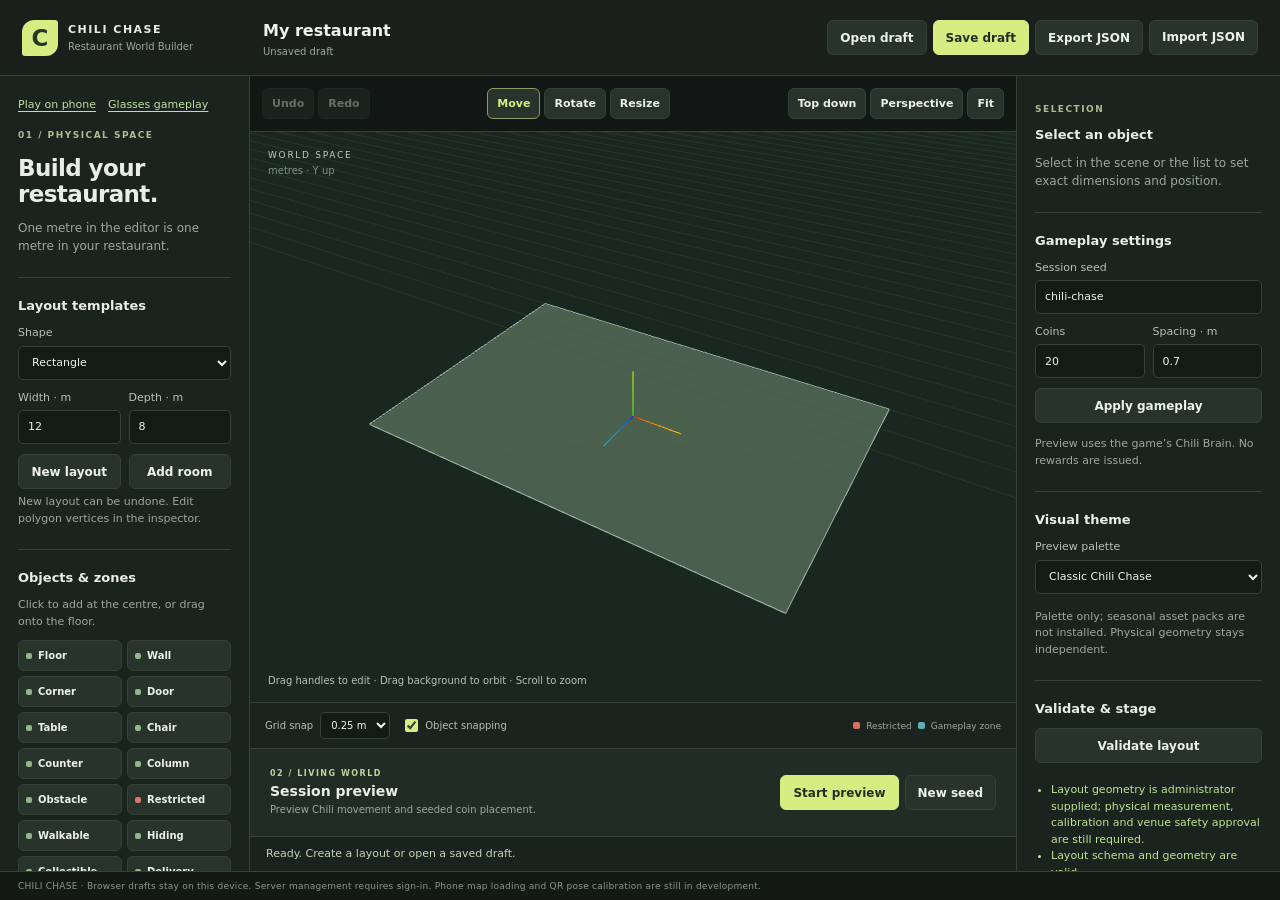
==== site/admin.html @ 19386648 "Deploy integrated Chili Chase frontend fded887 with World Builder" ====
<!doctype html>
<html lang="en">
<head><meta charset="UTF-8"><meta name="viewport" content="width=device-width,initial-scale=1"><meta name="color-scheme" content="dark"><title>Chili Chase · World Builder</title>  <script type="module" crossorigin src="./assets/admin-DcgY744V.js"></script>
  <link rel="modulepreload" crossorigin href="./assets/modulepreload-polyfill-B5Qt9EMX.js">
  <link rel="modulepreload" crossorigin href="./assets/defense-pose-BbundWe3.js">
  <link rel="modulepreload" crossorigin href="./assets/presence-DaGJuib7.js">
  <link rel="stylesheet" crossorigin href="./assets/admin-BKY9SyTE.css">
</head>
<body>
  <div id="builder">
    <header class="app-header"><div class="brand"><span class="brand-mark">C</span><div><strong>CHILI CHASE</strong><span>Restaurant World Builder</span></div></div><div class="document-title"><input id="world-name" aria-label="Restaurant name" maxlength="100"><span id="save-state">Unsaved draft</span></div><div class="file-actions"><button id="load">Open draft</button><button id="save" class="accent">Save draft</button><button id="export">Export JSON</button><label class="button">Import JSON<input type="file" id="import" accept=".json,application/json" hidden></label></div></header>
    <aside class="library panel">
      <nav class="platform-links" aria-label="Chili Chase platform"><a href="./index.html">Play on phone</a><a href="./glasses.html">Glasses gameplay</a></nav>
      <p class="eyebrow">01 / Physical space</p><h1>Build your restaurant.</h1><p class="muted">One metre in the editor is one metre in your restaurant.</p>
      <section><h2>Layout templates</h2><label>Shape<select id="template"></select></label><div class="two"><label>Width · m<input id="template-width" type="number" min="1" max="100" value="12" step=".5"></label><label>Depth · m<input id="template-depth" type="number" min="1" max="100" value="8" step=".5"></label></div><div class="two"><button id="new-layout">New layout</button><button id="add-room">Add room</button></div><p class="hint">New layout can be undone. Edit polygon vertices in the inspector.</p></section>
      <section><h2>Objects & zones</h2><p class="hint">Click to add at the centre, or drag onto the floor.</p><div id="palette" class="palette"></div></section>
      <section><h2>Scene <span id="object-count"></span></h2><div id="scene-tree" class="scene-tree" aria-label="Scene objects"></div></section>
    </aside>
    <main class="workspace">
      <div class="toolbar"><div><button id="undo" title="Ctrl+Z">Undo</button><button id="redo" title="Ctrl+Shift+Z">Redo</button></div><div class="segmented" aria-label="Transform mode"><button id="move" aria-pressed="true">Move</button><button id="rotate" aria-pressed="false">Rotate</button><button id="resize" aria-pressed="false">Resize</button></div><div><button id="top">Top down</button><button id="perspective">Perspective</button><button id="frame">Fit</button></div></div>
      <div id="viewport" aria-label="Interactive restaurant layout"><div class="view-badge">WORLD SPACE <span>metres · Y up</span></div><div class="view-help">Drag handles to edit · Drag background to orbit · Scroll to zoom</div></div>
      <div class="view-settings"><label>Grid snap <select id="grid-snap"><option value="0">Off</option><option value=".1">0.1 m</option><option value=".25" selected>0.25 m</option><option value=".5">0.5 m</option><option value="1">1 m</option></select></label><label class="check"><input type="checkbox" id="object-snap" checked> Object snapping</label><div class="legend"><span class="swatch restricted"></span>Restricted<span class="swatch region"></span>Gameplay zone</div></div>
      <div class="preview-bar"><div><p class="eyebrow">02 / Living world</p><strong>Session preview</strong><p id="preview-status">Preview Chili movement and seeded coin placement.</p></div><div><button id="preview" class="accent">Start preview</button><button id="regenerate">New seed</button></div></div>
      <div id="status" role="status" aria-live="polite">Ready. Create a layout or open a saved draft.</div>
    </main>
    <aside class="inspector panel">
      <section><p class="eyebrow">Selection</p><h2 id="selection-name">Select an object</h2><form id="properties" hidden><label>Name<input id="item-name" maxlength="100"></label><div class="two"><label>X · m<input id="item-x" type="number" step=".25"></label><label>Z · m<input id="item-z" type="number" step=".25"></label></div><div class="two"><label>Width · m<input id="item-width" type="number" min=".05" step=".1"></label><label>Depth · m<input id="item-depth" type="number" min=".05" step=".1"></label></div><label id="height-field">Height · m<input id="item-height" type="number" min=".01" step=".1"></label><label>Rotation · degrees<input id="item-rotation" type="number" step="15"></label><label id="asset-field">Visual asset<select id="item-asset"><option value="">Simple geometry</option><option value="chili">Original Chili</option><option value="drone">Original drone</option><option value="cargo">Cargo crate</option><option value="token">Chili coin</option></select></label><label id="polygon-field" hidden>Local vertices · x,z per line<textarea id="item-points" rows="6" spellcheck="false"></textarea></label><button type="submit" class="accent full">Apply changes</button><div class="two"><button id="duplicate" type="button">Duplicate</button><button id="delete" type="button">Delete</button></div></form><p id="selection-help" class="muted">Select in the scene or the list to set exact dimensions and position.</p></section>
      <section><h2>Gameplay settings</h2><label>Session seed<input id="seed" maxlength="100" value="chili-chase"></label><div class="two"><label>Coins<input id="coin-count" type="number" min="0" max="200" value="20"></label><label>Spacing · m<input id="coin-spacing" type="number" min=".1" max="10" step=".1" value=".7"></label></div><button id="apply-gameplay" class="full">Apply gameplay</button><p class="hint">Preview uses the game’s Chili Brain. No rewards are issued.</p></section>
      <section><h2>Visual theme</h2><label>Preview palette<select id="theme"><option value="classic">Classic Chili Chase</option><option value="halloween">Halloween</option><option value="christmas">Christmas</option></select></label><p class="hint">Palette only; seasonal asset packs are not installed. Physical geometry stays independent.</p></section>
      <section><h2>Validate & stage</h2><button id="validate" class="full">Validate layout</button><ul id="validation" aria-live="polite"></ul><button id="publish" class="full">Stage local revision</button><p id="publish-status" class="hint">Saves a separate validated snapshot in this browser. Restaurant server publishing is not connected.</p></section>
      <section><h2>Restaurant administration</h2><p id="backend-info" class="hint">Browser draft editing is available here. Private restaurant data and server publication require an authenticated backend.</p><fieldset id="server-form" class="server-controls" disabled><legend class="hint">Local server sign-in</legend><label>Access token<input id="server-token" type="password" autocomplete="off" spellcheck="false"></label><div class="two"><button id="server-connect">Connect</button><button id="server-disconnect">Disconnect</button></div><label>Server restaurants<select id="server-worlds"><option value="">Choose a server draft</option></select></label><button id="server-open" class="full">Open server draft</button><div class="two"><button id="server-save">Save to server</button><button id="server-publish">Publish to server</button></div><button id="server-export-published" class="full" disabled>Export published map</button></fieldset><p class="hint">Published files contain configuration only. Applying layouts to phone AR and marker-based calibration are still in development.</p><p id="server-status" class="hint" role="status">Checking backend availability. No credentials are stored in browser storage.</p></section>
      <section><h2>Saved restaurants</h2><select id="saved-worlds" aria-label="Saved restaurants"><option value="">Choose a saved restaurant</option></select><button id="open-world" class="full">Open selected</button></section>
    </aside>
    <footer>CHILI CHASE · Browser drafts stay on this device. Server management requires sign-in. Phone map loading and QR pose calibration are still in development.</footer>
  </div>
</body></html>
---- site/assets/admin-BKY9SyTE.css ----
:root{font-family:Inter,Segoe UI,system-ui,sans-serif;color:#e9ede8;background:#111715;font-synthesis:none;font-size:14px;--muted:#9ba8a0;--line:#354139;--accent:#d6ed81;--panel:#1b231f}*{box-sizing:border-box}body{margin:0}button,input,select,textarea{font:inherit}button,.button{display:inline-flex;align-items:center;justify-content:center;min-height:35px;padding:7px 12px;border:1px solid var(--line);border-radius:6px;background:#28332c;color:#edf1ed;cursor:pointer;text-decoration:none;font-size:12px;font-weight:600;white-space:nowrap}button:hover,.button:hover{background:#36453a;border-color:#7b916f}button:disabled{opacity:.4;cursor:default}button.accent{background:var(--accent);border-color:var(--accent);color:#203020}button[aria-pressed=true]{color:var(--accent);border-color:#8b9c63}button:focus-visible,input:focus-visible,select:focus-visible,textarea:focus-visible,.button:focus-within{outline:2px solid var(--accent);outline-offset:2px}input,select,textarea{width:100%;min-height:34px;padding:7px 9px;color:#eff3ed;background:#131b17;border:1px solid var(--line);border-radius:5px}textarea{resize:vertical}label{display:block;color:#b5c0b6;font-size:11px;line-height:1.4}label input,label select,label textarea{margin:5px 0 10px}h1{font-size:23px;font-weight:600;line-height:1.15;letter-spacing:-.6px;margin:12px 0}h2{font-size:13px;margin:0 0 12px;font-weight:600}p{line-height:1.5;margin:5px 0 10px}.muted,.hint{color:var(--muted);font-size:12px}.hint{font-size:11px}.eyebrow{font-size:9px;font-weight:700;letter-spacing:1.5px;text-transform:uppercase;color:#aebd91}.two{display:grid;grid-template-columns:1fr 1fr;gap:8px}.full{width:100%;margin-bottom:8px}#builder{display:grid;grid-template-columns:250px minmax(350px,1fr) 264px;grid-template-rows:76px minmax(0,1fr) 29px;height:100dvh;min-height:650px}.app-header{grid-column:1/-1;display:flex;align-items:center;gap:32px;padding:12px 22px;border-bottom:1px solid var(--line);background:#19201b}.brand{display:flex;gap:10px;align-items:center;min-width:209px}.brand-mark{display:grid;place-items:center;background:var(--accent);color:#273725;font-weight:800;font-size:23px;width:36px;height:36px;border-radius:12px 3px}.brand strong{display:block;letter-spacing:1.5px;font-size:11px}.brand span:not(.brand-mark){display:block;color:var(--muted);font-size:10px;margin-top:5px}.document-title{min-width:130px;flex:1}.document-title input{border:0;padding:0;min-height:24px;background:transparent;font-weight:600;font-size:16px}.document-title span{display:block;font-size:10px;color:var(--muted);margin-top:3px}.file-actions{display:flex;gap:6px}.panel{overflow:auto;background:var(--panel);padding:22px 18px}.library{border-right:1px solid var(--line)}.inspector{border-left:1px solid var(--line)}section{border-top:1px solid var(--line);padding-top:20px;margin-top:22px}.inspector section:first-child{border-top:0;padding-top:0;margin-top:0}.palette{display:grid;grid-template-columns:1fr 1fr;gap:5px}.palette button{justify-content:flex-start;font-size:10px;padding:7px;min-height:31px;text-transform:capitalize}.palette button:before{content:"";height:6px;width:6px;flex-shrink:0;background:#90b788;border-radius:2px;margin-right:6px}.palette button[data-type=restricted]:before{background:#d7796e}.scene-tree{display:flex;flex-direction:column;gap:3px;max-height:280px;overflow:auto}.scene-tree button{font-size:11px;justify-content:flex-start;border:0;min-height:30px;overflow:hidden;text-overflow:ellipsis;background:transparent}.scene-tree button[aria-pressed=true]{background:#35442b}.scene-tree small{color:var(--muted);margin-right:8px}.workspace{display:flex;flex-direction:column;min-width:0;min-height:0}.toolbar{display:flex;align-items:center;justify-content:space-between;gap:5px;padding:12px;border-bottom:1px solid var(--line);flex-wrap:wrap}.toolbar>div{display:flex;gap:4px}.toolbar button{padding:6px 9px;font-size:11px;min-height:31px}#viewport{position:relative;flex:1;min-height:260px;overflow:hidden;background:#121a16}#viewport canvas{display:block;width:100%;height:100%;touch-action:none}.view-badge{position:absolute;top:18px;left:18px;z-index:1;font-size:9px;letter-spacing:1.7px;color:#c2ceb7;pointer-events:none}.view-badge span{display:block;font-size:10px;letter-spacing:0;color:#7e9485;margin-top:5px}.view-help{position:absolute;bottom:16px;left:18px;right:18px;font-size:10px;color:#b6c2b7;pointer-events:none}.view-settings{display:flex;gap:15px;align-items:center;flex-wrap:wrap;padding:9px 15px;border-top:1px solid var(--line);background:#1b231f}.view-settings label{display:flex;align-items:center;gap:7px;font-size:10px}.view-settings input,.view-settings select{margin:0;min-height:27px;padding:3px 6px;width:auto}.check input{accent-color:var(--accent);width:13px}.legend{display:flex;gap:6px;align-items:center;color:var(--muted);font-size:9px;margin-left:auto}.swatch{display:inline-block;width:7px;height:7px;border-radius:2px}.restricted{background:#d96c60}.region{background:#64acb1}.preview-bar{display:flex;align-items:center;justify-content:space-between;padding:16px 20px;border-top:1px solid var(--line);background:#212c24;gap:10px}.preview-bar strong{font-size:14px}.preview-bar p{margin:3px 0;font-size:10px;color:var(--muted)}.preview-bar .eyebrow{font-size:8px;color:#c3d19e}.preview-bar>div:last-child{display:flex;gap:6px}#status{padding:10px 16px;font-size:11px;min-height:35px;color:#c3d5b7;background:#19221c;border-top:1px solid var(--line)}#status.error{color:#ffc1af}#validation{padding-left:16px;color:#f0b99b;font-size:11px;line-height:1.5}#validation.valid{color:#bfe38e}#object-count{color:var(--muted);font-weight:400}footer{grid-column:1/-1;display:flex;align-items:center;border-top:1px solid var(--line);padding:0 18px;font-size:9px;letter-spacing:.25px;color:#89988b;background:#131a15}[hidden]{display:none!important}@media(max-width:1150px){#builder{grid-template-columns:210px minmax(300px,1fr) 225px}.app-header{gap:14px}.brand{min-width:180px}.panel{padding:17px 13px}.file-actions{gap:4px}.file-actions button,.file-actions .button{font-size:10px;padding:6px}.toolbar{justify-content:flex-start}}@media(max-width:850px){#builder{height:auto;min-height:100dvh;grid-template-columns:1fr 1fr;grid-template-rows:auto 520px auto auto}.app-header{flex-wrap:wrap;gap:12px}.file-actions{width:100%}.workspace{grid-column:1/-1;grid-row:2}.library,.inspector{overflow:visible;border-top:1px solid var(--line)}footer{padding:10px 14px;line-height:1.6}.document-title{flex:1}.brand{min-width:170px}}@media(prefers-reduced-motion:reduce){*{scroll-behavior:auto}}.platform-links{display:flex;gap:12px;flex-wrap:wrap;margin-bottom:18px;font-size:11px}.platform-links a{color:#c2dea2;text-underline-offset:3px}.server-controls{border:0;margin:0;padding:0;min-width:0}.server-controls:disabled{opacity:.5}
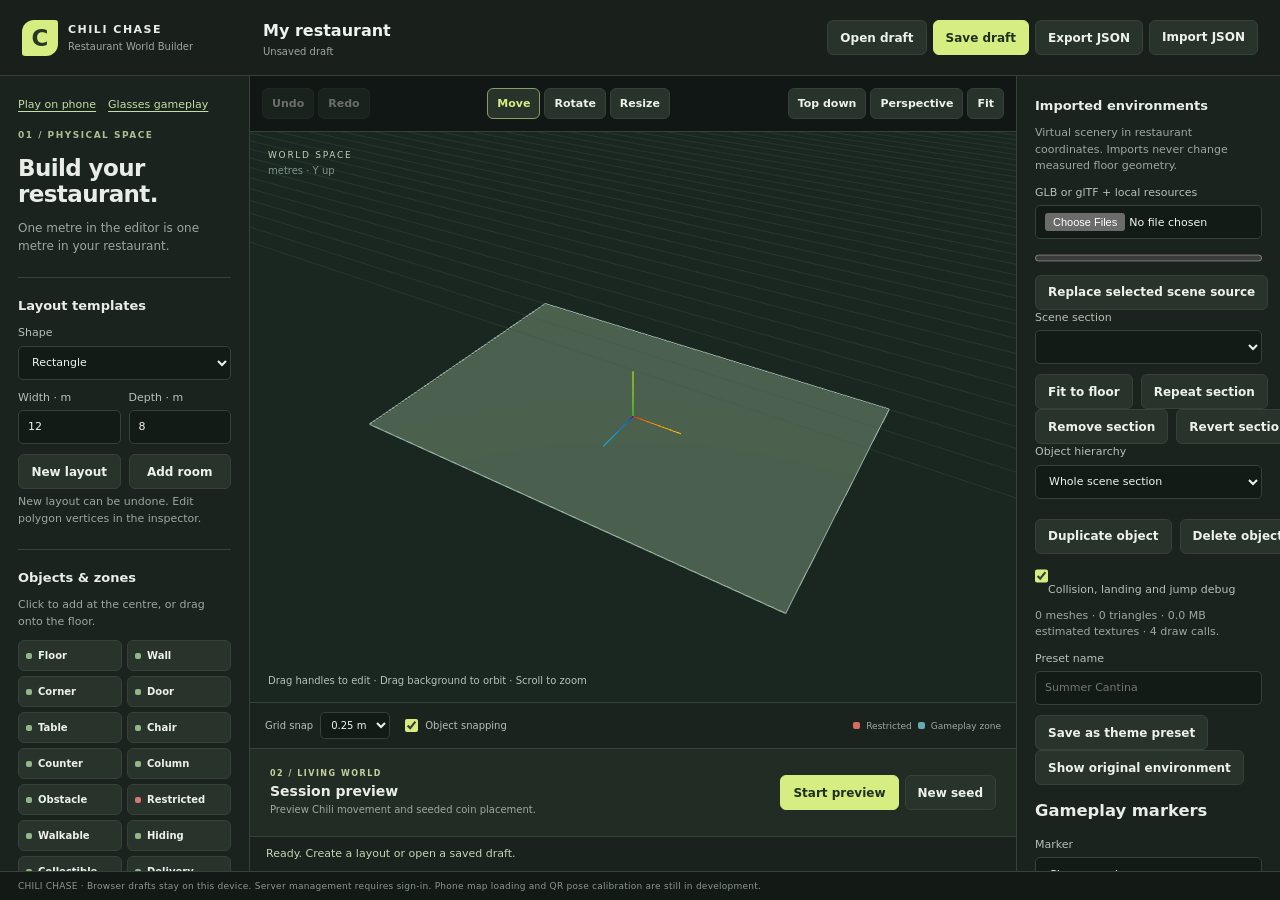
==== commit b58234ed: "Publish tested Vision chair detection build" ====
--- a/site/admin.html
+++ b/site/admin.html
@@ -1,10 +1,12 @@
 <!doctype html>
 <html lang="en">
-<head><meta charset="UTF-8"><meta name="viewport" content="width=device-width,initial-scale=1"><meta name="color-scheme" content="dark"><title>Chili Chase · World Builder</title>  <script type="module" crossorigin src="./assets/admin-DcgY744V.js"></script>
+<head><meta charset="UTF-8"><meta name="viewport" content="width=device-width,initial-scale=1"><meta name="color-scheme" content="dark"><title>Chili Chase · World Builder</title>  <script type="module" crossorigin src="./assets/admin-BJgXSNk1.js"></script>
   <link rel="modulepreload" crossorigin href="./assets/modulepreload-polyfill-B5Qt9EMX.js">
-  <link rel="modulepreload" crossorigin href="./assets/defense-pose-BbundWe3.js">
+  <link rel="modulepreload" crossorigin href="./assets/defense-pose-DWJ7FhIU.js">
+  <link rel="modulepreload" crossorigin href="./assets/world-environment-CSQqcvut.js">
   <link rel="modulepreload" crossorigin href="./assets/presence-DaGJuib7.js">
-  <link rel="stylesheet" crossorigin href="./assets/admin-BKY9SyTE.css">
+  <link rel="modulepreload" crossorigin href="./assets/preload-helper-PPVm8Dsz.js">
+  <link rel="stylesheet" crossorigin href="./assets/admin-ChuMV3xW.css">
 </head>
 <body>
   <div id="builder">
@@ -26,7 +28,7 @@
     <aside class="inspector panel">
       <section><p class="eyebrow">Selection</p><h2 id="selection-name">Select an object</h2><form id="properties" hidden><label>Name<input id="item-name" maxlength="100"></label><div class="two"><label>X · m<input id="item-x" type="number" step=".25"></label><label>Z · m<input id="item-z" type="number" step=".25"></label></div><div class="two"><label>Width · m<input id="item-width" type="number" min=".05" step=".1"></label><label>Depth · m<input id="item-depth" type="number" min=".05" step=".1"></label></div><label id="height-field">Height · m<input id="item-height" type="number" min=".01" step=".1"></label><label>Rotation · degrees<input id="item-rotation" type="number" step="15"></label><label id="asset-field">Visual asset<select id="item-asset"><option value="">Simple geometry</option><option value="chili">Original Chili</option><option value="drone">Original drone</option><option value="cargo">Cargo crate</option><option value="token">Chili coin</option></select></label><label id="polygon-field" hidden>Local vertices · x,z per line<textarea id="item-points" rows="6" spellcheck="false"></textarea></label><button type="submit" class="accent full">Apply changes</button><div class="two"><button id="duplicate" type="button">Duplicate</button><button id="delete" type="button">Delete</button></div></form><p id="selection-help" class="muted">Select in the scene or the list to set exact dimensions and position.</p></section>
       <section><h2>Gameplay settings</h2><label>Session seed<input id="seed" maxlength="100" value="chili-chase"></label><div class="two"><label>Coins<input id="coin-count" type="number" min="0" max="200" value="20"></label><label>Spacing · m<input id="coin-spacing" type="number" min=".1" max="10" step=".1" value=".7"></label></div><button id="apply-gameplay" class="full">Apply gameplay</button><p class="hint">Preview uses the game’s Chili Brain. No rewards are issued.</p></section>
-      <section><h2>Visual theme</h2><label>Preview palette<select id="theme"><option value="classic">Classic Chili Chase</option><option value="halloween">Halloween</option><option value="christmas">Christmas</option></select></label><p class="hint">Palette only; seasonal asset packs are not installed. Physical geometry stays independent.</p></section>
+      <section><h2>Visual theme</h2><label>Environment preset<select id="theme"><option value="classic">Classic Cantina</option><option value="halloween">Halloween Cantina</option><option value="christmas">Christmas Cantina</option></select></label><p class="hint">Upload scenes into each preset. Seasonal art packs are not bundled. Physical geometry and gameplay markers stay independent.</p></section>
       <section><h2>Validate & stage</h2><button id="validate" class="full">Validate layout</button><ul id="validation" aria-live="polite"></ul><button id="publish" class="full">Stage local revision</button><p id="publish-status" class="hint">Saves a separate validated snapshot in this browser. Restaurant server publishing is not connected.</p></section>
       <section><h2>Restaurant administration</h2><p id="backend-info" class="hint">Browser draft editing is available here. Private restaurant data and server publication require an authenticated backend.</p><fieldset id="server-form" class="server-controls" disabled><legend class="hint">Local server sign-in</legend><label>Access token<input id="server-token" type="password" autocomplete="off" spellcheck="false"></label><div class="two"><button id="server-connect">Connect</button><button id="server-disconnect">Disconnect</button></div><label>Server restaurants<select id="server-worlds"><option value="">Choose a server draft</option></select></label><button id="server-open" class="full">Open server draft</button><div class="two"><button id="server-save">Save to server</button><button id="server-publish">Publish to server</button></div><button id="server-export-published" class="full" disabled>Export published map</button></fieldset><p class="hint">Published files contain configuration only. Applying layouts to phone AR and marker-based calibration are still in development.</p><p id="server-status" class="hint" role="status">Checking backend availability. No credentials are stored in browser storage.</p></section>
       <section><h2>Saved restaurants</h2><select id="saved-worlds" aria-label="Saved restaurants"><option value="">Choose a saved restaurant</option></select><button id="open-world" class="full">Open selected</button></section>
--- a/site/assets/admin-ChuMV3xW.css
+++ b/site/assets/admin-ChuMV3xW.css
@@ -0,0 +1 @@
+:root{font-family:Inter,Segoe UI,system-ui,sans-serif;color:#e9ede8;background:#111715;font-synthesis:none;font-size:14px;--muted:#9ba8a0;--line:#354139;--accent:#d6ed81;--panel:#1b231f}*{box-sizing:border-box}body{margin:0}button,input,select,textarea{font:inherit}button,.button{display:inline-flex;align-items:center;justify-content:center;min-height:35px;padding:7px 12px;border:1px solid var(--line);border-radius:6px;background:#28332c;color:#edf1ed;cursor:pointer;text-decoration:none;font-size:12px;font-weight:600;white-space:nowrap}button:hover,.button:hover{background:#36453a;border-color:#7b916f}button:disabled{opacity:.4;cursor:default}button.accent{background:var(--accent);border-color:var(--accent);color:#203020}button[aria-pressed=true]{color:var(--accent);border-color:#8b9c63}button:focus-visible,input:focus-visible,select:focus-visible,textarea:focus-visible,.button:focus-within{outline:2px solid var(--accent);outline-offset:2px}input,select,textarea{width:100%;min-height:34px;padding:7px 9px;color:#eff3ed;background:#131b17;border:1px solid var(--line);border-radius:5px}textarea{resize:vertical}label{display:block;color:#b5c0b6;font-size:11px;line-height:1.4}label input,label select,label textarea{margin:5px 0 10px}h1{font-size:23px;font-weight:600;line-height:1.15;letter-spacing:-.6px;margin:12px 0}h2{font-size:13px;margin:0 0 12px;font-weight:600}p{line-height:1.5;margin:5px 0 10px}.muted,.hint{color:var(--muted);font-size:12px}.hint{font-size:11px}.eyebrow{font-size:9px;font-weight:700;letter-spacing:1.5px;text-transform:uppercase;color:#aebd91}.two{display:grid;grid-template-columns:1fr 1fr;gap:8px}.full{width:100%;margin-bottom:8px}#builder{display:grid;grid-template-columns:250px minmax(350px,1fr) 264px;grid-template-rows:76px minmax(0,1fr) 29px;height:100dvh;min-height:650px}.app-header{grid-column:1/-1;display:flex;align-items:center;gap:32px;padding:12px 22px;border-bottom:1px solid var(--line);background:#19201b}.brand{display:flex;gap:10px;align-items:center;min-width:209px}.brand-mark{display:grid;place-items:center;background:var(--accent);color:#273725;font-weight:800;font-size:23px;width:36px;height:36px;border-radius:12px 3px}.brand strong{display:block;letter-spacing:1.5px;font-size:11px}.brand span:not(.brand-mark){display:block;color:var(--muted);font-size:10px;margin-top:5px}.document-title{min-width:130px;flex:1}.document-title input{border:0;padding:0;min-height:24px;background:transparent;font-weight:600;font-size:16px}.document-title span{display:block;font-size:10px;color:var(--muted);margin-top:3px}.file-actions{display:flex;gap:6px}.panel{overflow:auto;background:var(--panel);padding:22px 18px}.library{border-right:1px solid var(--line)}.inspector{border-left:1px solid var(--line)}section{border-top:1px solid var(--line);padding-top:20px;margin-top:22px}.inspector section:first-child{border-top:0;padding-top:0;margin-top:0}.palette{display:grid;grid-template-columns:1fr 1fr;gap:5px}.palette button{justify-content:flex-start;font-size:10px;padding:7px;min-height:31px;text-transform:capitalize}.palette button:before{content:"";height:6px;width:6px;flex-shrink:0;background:#90b788;border-radius:2px;margin-right:6px}.palette button[data-type=restricted]:before{background:#d7796e}.scene-tree{display:flex;flex-direction:column;gap:3px;max-height:280px;overflow:auto}.scene-tree button{font-size:11px;justify-content:flex-start;border:0;min-height:30px;overflow:hidden;text-overflow:ellipsis;background:transparent}.scene-tree button[aria-pressed=true]{background:#35442b}.scene-tree small{color:var(--muted);margin-right:8px}.workspace{display:flex;flex-direction:column;min-width:0;min-height:0}.toolbar{display:flex;align-items:center;justify-content:space-between;gap:5px;padding:12px;border-bottom:1px solid var(--line);flex-wrap:wrap}.toolbar>div{display:flex;gap:4px}.toolbar button{padding:6px 9px;font-size:11px;min-height:31px}#viewport{position:relative;flex:1;min-height:260px;overflow:hidden;background:#121a16}#viewport canvas{display:block;width:100%;height:100%;touch-action:none}.view-badge{position:absolute;top:18px;left:18px;z-index:1;font-size:9px;letter-spacing:1.7px;color:#c2ceb7;pointer-events:none}.view-badge span{display:block;font-size:10px;letter-spacing:0;color:#7e9485;margin-top:5px}.view-help{position:absolute;bottom:16px;left:18px;right:18px;font-size:10px;color:#b6c2b7;pointer-events:none}.view-settings{display:flex;gap:15px;align-items:center;flex-wrap:wrap;padding:9px 15px;border-top:1px solid var(--line);background:#1b231f}.view-settings label{display:flex;align-items:center;gap:7px;font-size:10px}.view-settings input,.view-settings select{margin:0;min-height:27px;padding:3px 6px;width:auto}.check input{accent-color:var(--accent);width:13px}.legend{display:flex;gap:6px;align-items:center;color:var(--muted);font-size:9px;margin-left:auto}.swatch{display:inline-block;width:7px;height:7px;border-radius:2px}.restricted{background:#d96c60}.region{background:#64acb1}.preview-bar{display:flex;align-items:center;justify-content:space-between;padding:16px 20px;border-top:1px solid var(--line);background:#212c24;gap:10px}.preview-bar strong{font-size:14px}.preview-bar p{margin:3px 0;font-size:10px;color:var(--muted)}.preview-bar .eyebrow{font-size:8px;color:#c3d19e}.preview-bar>div:last-child{display:flex;gap:6px}#status{padding:10px 16px;font-size:11px;min-height:35px;color:#c3d5b7;background:#19221c;border-top:1px solid var(--line)}#status.error{color:#ffc1af}#validation{padding-left:16px;color:#f0b99b;font-size:11px;line-height:1.5}#validation.valid{color:#bfe38e}#object-count{color:var(--muted);font-weight:400}footer{grid-column:1/-1;display:flex;align-items:center;border-top:1px solid var(--line);padding:0 18px;font-size:9px;letter-spacing:.25px;color:#89988b;background:#131a15}[hidden]{display:none!important}@media(max-width:1150px){#builder{grid-template-columns:210px minmax(300px,1fr) 225px}.app-header{gap:14px}.brand{min-width:180px}.panel{padding:17px 13px}.file-actions{gap:4px}.file-actions button,.file-actions .button{font-size:10px;padding:6px}.toolbar{justify-content:flex-start}}@media(max-width:850px){#builder{height:auto;min-height:100dvh;grid-template-columns:1fr 1fr;grid-template-rows:auto 520px auto auto}.app-header{flex-wrap:wrap;gap:12px}.file-actions{width:100%}.workspace{grid-column:1/-1;grid-row:2}.library,.inspector{overflow:visible;border-top:1px solid var(--line)}footer{padding:10px 14px;line-height:1.6}.document-title{flex:1}.brand{min-width:170px}}@media(prefers-reduced-motion:reduce){*{scroll-behavior:auto}}.platform-links{display:flex;gap:12px;flex-wrap:wrap;margin-bottom:18px;font-size:11px}.platform-links a{color:#c2dea2;text-underline-offset:3px}.server-controls{border:0;margin:0;padding:0;min-width:0}.server-controls:disabled{opacity:.5}#environment-panel .three{display:grid;grid-template-columns:repeat(3,minmax(0,1fr));gap:6px}#environment-panel fieldset{min-width:0;padding:6px;border:1px solid #52665c;margin:8px 0}#environment-panel input{min-width:0;width:100%}#environment-panel input[type=checkbox]{width:auto}#environment-panel progress{width:100%}#environment-panel select{max-width:100%}
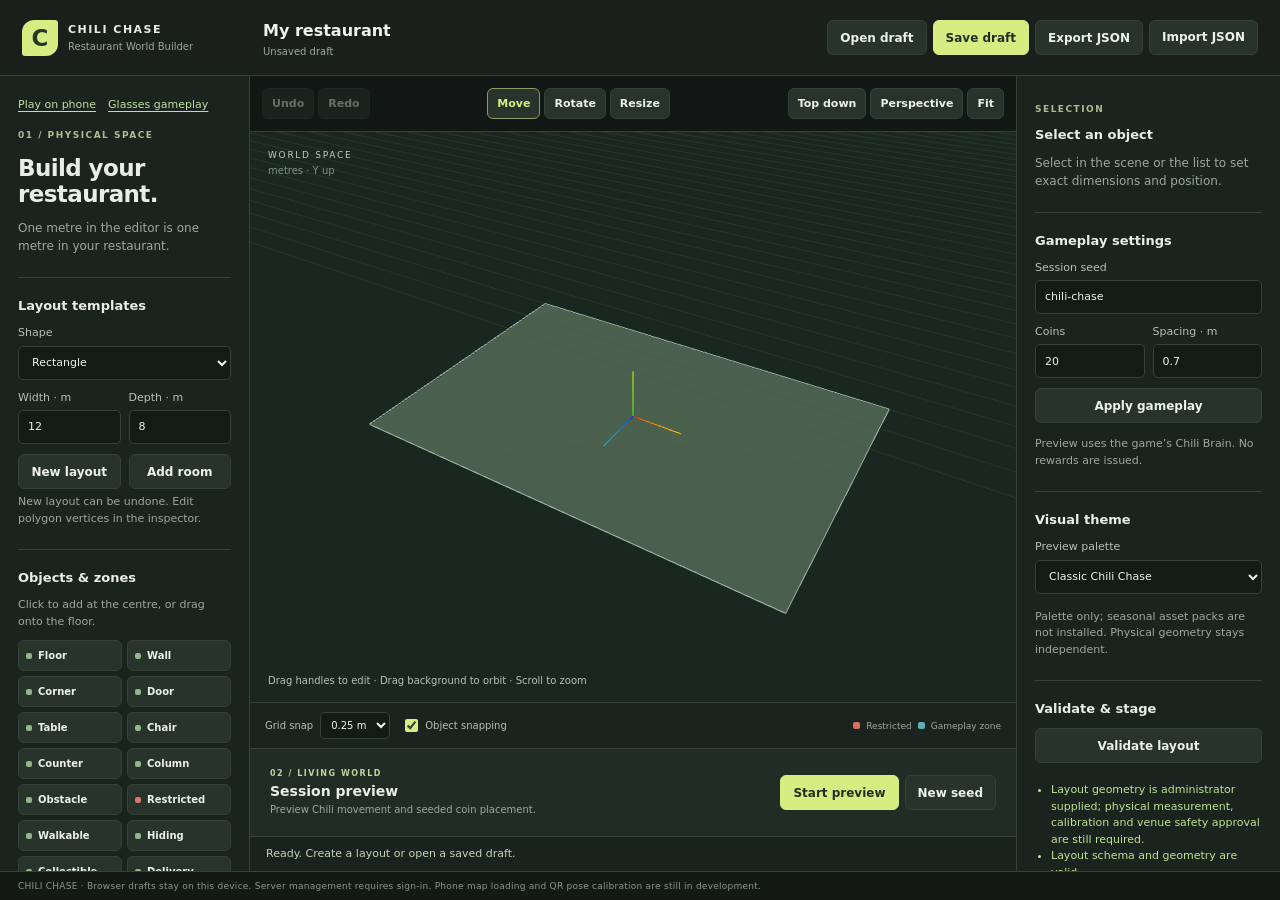
==== commit 44d3322b: "Publish glasses AR build with Chili Vision model assets" ====
--- a/site/admin.html
+++ b/site/admin.html
@@ -1,12 +1,11 @@
 <!doctype html>
 <html lang="en">
-<head><meta charset="UTF-8"><meta name="viewport" content="width=device-width,initial-scale=1"><meta name="color-scheme" content="dark"><title>Chili Chase · World Builder</title>  <script type="module" crossorigin src="./assets/admin-BJgXSNk1.js"></script>
+<head><meta charset="UTF-8"><meta name="viewport" content="width=device-width,initial-scale=1"><meta name="color-scheme" content="dark"><title>Chili Chase · World Builder</title>  <script type="module" crossorigin src="./assets/admin-CTJxmM2O.js"></script>
   <link rel="modulepreload" crossorigin href="./assets/modulepreload-polyfill-B5Qt9EMX.js">
-  <link rel="modulepreload" crossorigin href="./assets/defense-pose-DWJ7FhIU.js">
-  <link rel="modulepreload" crossorigin href="./assets/world-environment-CSQqcvut.js">
+  <link rel="modulepreload" crossorigin href="./assets/defense-pose-CPFj2ICZ.js">
+  <link rel="modulepreload" crossorigin href="./assets/world-environment-VU_yLYK3.js">
   <link rel="modulepreload" crossorigin href="./assets/presence-DaGJuib7.js">
-  <link rel="modulepreload" crossorigin href="./assets/preload-helper-PPVm8Dsz.js">
-  <link rel="stylesheet" crossorigin href="./assets/admin-ChuMV3xW.css">
+  <link rel="stylesheet" crossorigin href="./assets/admin-BKY9SyTE.css">
 </head>
 <body>
   <div id="builder">
@@ -28,7 +27,7 @@
     <aside class="inspector panel">
       <section><p class="eyebrow">Selection</p><h2 id="selection-name">Select an object</h2><form id="properties" hidden><label>Name<input id="item-name" maxlength="100"></label><div class="two"><label>X · m<input id="item-x" type="number" step=".25"></label><label>Z · m<input id="item-z" type="number" step=".25"></label></div><div class="two"><label>Width · m<input id="item-width" type="number" min=".05" step=".1"></label><label>Depth · m<input id="item-depth" type="number" min=".05" step=".1"></label></div><label id="height-field">Height · m<input id="item-height" type="number" min=".01" step=".1"></label><label>Rotation · degrees<input id="item-rotation" type="number" step="15"></label><label id="asset-field">Visual asset<select id="item-asset"><option value="">Simple geometry</option><option value="chili">Original Chili</option><option value="drone">Original drone</option><option value="cargo">Cargo crate</option><option value="token">Chili coin</option></select></label><label id="polygon-field" hidden>Local vertices · x,z per line<textarea id="item-points" rows="6" spellcheck="false"></textarea></label><button type="submit" class="accent full">Apply changes</button><div class="two"><button id="duplicate" type="button">Duplicate</button><button id="delete" type="button">Delete</button></div></form><p id="selection-help" class="muted">Select in the scene or the list to set exact dimensions and position.</p></section>
       <section><h2>Gameplay settings</h2><label>Session seed<input id="seed" maxlength="100" value="chili-chase"></label><div class="two"><label>Coins<input id="coin-count" type="number" min="0" max="200" value="20"></label><label>Spacing · m<input id="coin-spacing" type="number" min=".1" max="10" step=".1" value=".7"></label></div><button id="apply-gameplay" class="full">Apply gameplay</button><p class="hint">Preview uses the game’s Chili Brain. No rewards are issued.</p></section>
-      <section><h2>Visual theme</h2><label>Environment preset<select id="theme"><option value="classic">Classic Cantina</option><option value="halloween">Halloween Cantina</option><option value="christmas">Christmas Cantina</option></select></label><p class="hint">Upload scenes into each preset. Seasonal art packs are not bundled. Physical geometry and gameplay markers stay independent.</p></section>
+      <section><h2>Visual theme</h2><label>Preview palette<select id="theme"><option value="classic">Classic Chili Chase</option><option value="halloween">Halloween</option><option value="christmas">Christmas</option></select></label><p class="hint">Palette only; seasonal asset packs are not installed. Physical geometry stays independent.</p></section>
       <section><h2>Validate & stage</h2><button id="validate" class="full">Validate layout</button><ul id="validation" aria-live="polite"></ul><button id="publish" class="full">Stage local revision</button><p id="publish-status" class="hint">Saves a separate validated snapshot in this browser. Restaurant server publishing is not connected.</p></section>
       <section><h2>Restaurant administration</h2><p id="backend-info" class="hint">Browser draft editing is available here. Private restaurant data and server publication require an authenticated backend.</p><fieldset id="server-form" class="server-controls" disabled><legend class="hint">Local server sign-in</legend><label>Access token<input id="server-token" type="password" autocomplete="off" spellcheck="false"></label><div class="two"><button id="server-connect">Connect</button><button id="server-disconnect">Disconnect</button></div><label>Server restaurants<select id="server-worlds"><option value="">Choose a server draft</option></select></label><button id="server-open" class="full">Open server draft</button><div class="two"><button id="server-save">Save to server</button><button id="server-publish">Publish to server</button></div><button id="server-export-published" class="full" disabled>Export published map</button></fieldset><p class="hint">Published files contain configuration only. Applying layouts to phone AR and marker-based calibration are still in development.</p><p id="server-status" class="hint" role="status">Checking backend availability. No credentials are stored in browser storage.</p></section>
       <section><h2>Saved restaurants</h2><select id="saved-worlds" aria-label="Saved restaurants"><option value="">Choose a saved restaurant</option></select><button id="open-world" class="full">Open selected</button></section>
--- a/site/assets/admin-BKY9SyTE.css
+++ b/site/assets/admin-BKY9SyTE.css
@@ -0,0 +1 @@
+:root{font-family:Inter,Segoe UI,system-ui,sans-serif;color:#e9ede8;background:#111715;font-synthesis:none;font-size:14px;--muted:#9ba8a0;--line:#354139;--accent:#d6ed81;--panel:#1b231f}*{box-sizing:border-box}body{margin:0}button,input,select,textarea{font:inherit}button,.button{display:inline-flex;align-items:center;justify-content:center;min-height:35px;padding:7px 12px;border:1px solid var(--line);border-radius:6px;background:#28332c;color:#edf1ed;cursor:pointer;text-decoration:none;font-size:12px;font-weight:600;white-space:nowrap}button:hover,.button:hover{background:#36453a;border-color:#7b916f}button:disabled{opacity:.4;cursor:default}button.accent{background:var(--accent);border-color:var(--accent);color:#203020}button[aria-pressed=true]{color:var(--accent);border-color:#8b9c63}button:focus-visible,input:focus-visible,select:focus-visible,textarea:focus-visible,.button:focus-within{outline:2px solid var(--accent);outline-offset:2px}input,select,textarea{width:100%;min-height:34px;padding:7px 9px;color:#eff3ed;background:#131b17;border:1px solid var(--line);border-radius:5px}textarea{resize:vertical}label{display:block;color:#b5c0b6;font-size:11px;line-height:1.4}label input,label select,label textarea{margin:5px 0 10px}h1{font-size:23px;font-weight:600;line-height:1.15;letter-spacing:-.6px;margin:12px 0}h2{font-size:13px;margin:0 0 12px;font-weight:600}p{line-height:1.5;margin:5px 0 10px}.muted,.hint{color:var(--muted);font-size:12px}.hint{font-size:11px}.eyebrow{font-size:9px;font-weight:700;letter-spacing:1.5px;text-transform:uppercase;color:#aebd91}.two{display:grid;grid-template-columns:1fr 1fr;gap:8px}.full{width:100%;margin-bottom:8px}#builder{display:grid;grid-template-columns:250px minmax(350px,1fr) 264px;grid-template-rows:76px minmax(0,1fr) 29px;height:100dvh;min-height:650px}.app-header{grid-column:1/-1;display:flex;align-items:center;gap:32px;padding:12px 22px;border-bottom:1px solid var(--line);background:#19201b}.brand{display:flex;gap:10px;align-items:center;min-width:209px}.brand-mark{display:grid;place-items:center;background:var(--accent);color:#273725;font-weight:800;font-size:23px;width:36px;height:36px;border-radius:12px 3px}.brand strong{display:block;letter-spacing:1.5px;font-size:11px}.brand span:not(.brand-mark){display:block;color:var(--muted);font-size:10px;margin-top:5px}.document-title{min-width:130px;flex:1}.document-title input{border:0;padding:0;min-height:24px;background:transparent;font-weight:600;font-size:16px}.document-title span{display:block;font-size:10px;color:var(--muted);margin-top:3px}.file-actions{display:flex;gap:6px}.panel{overflow:auto;background:var(--panel);padding:22px 18px}.library{border-right:1px solid var(--line)}.inspector{border-left:1px solid var(--line)}section{border-top:1px solid var(--line);padding-top:20px;margin-top:22px}.inspector section:first-child{border-top:0;padding-top:0;margin-top:0}.palette{display:grid;grid-template-columns:1fr 1fr;gap:5px}.palette button{justify-content:flex-start;font-size:10px;padding:7px;min-height:31px;text-transform:capitalize}.palette button:before{content:"";height:6px;width:6px;flex-shrink:0;background:#90b788;border-radius:2px;margin-right:6px}.palette button[data-type=restricted]:before{background:#d7796e}.scene-tree{display:flex;flex-direction:column;gap:3px;max-height:280px;overflow:auto}.scene-tree button{font-size:11px;justify-content:flex-start;border:0;min-height:30px;overflow:hidden;text-overflow:ellipsis;background:transparent}.scene-tree button[aria-pressed=true]{background:#35442b}.scene-tree small{color:var(--muted);margin-right:8px}.workspace{display:flex;flex-direction:column;min-width:0;min-height:0}.toolbar{display:flex;align-items:center;justify-content:space-between;gap:5px;padding:12px;border-bottom:1px solid var(--line);flex-wrap:wrap}.toolbar>div{display:flex;gap:4px}.toolbar button{padding:6px 9px;font-size:11px;min-height:31px}#viewport{position:relative;flex:1;min-height:260px;overflow:hidden;background:#121a16}#viewport canvas{display:block;width:100%;height:100%;touch-action:none}.view-badge{position:absolute;top:18px;left:18px;z-index:1;font-size:9px;letter-spacing:1.7px;color:#c2ceb7;pointer-events:none}.view-badge span{display:block;font-size:10px;letter-spacing:0;color:#7e9485;margin-top:5px}.view-help{position:absolute;bottom:16px;left:18px;right:18px;font-size:10px;color:#b6c2b7;pointer-events:none}.view-settings{display:flex;gap:15px;align-items:center;flex-wrap:wrap;padding:9px 15px;border-top:1px solid var(--line);background:#1b231f}.view-settings label{display:flex;align-items:center;gap:7px;font-size:10px}.view-settings input,.view-settings select{margin:0;min-height:27px;padding:3px 6px;width:auto}.check input{accent-color:var(--accent);width:13px}.legend{display:flex;gap:6px;align-items:center;color:var(--muted);font-size:9px;margin-left:auto}.swatch{display:inline-block;width:7px;height:7px;border-radius:2px}.restricted{background:#d96c60}.region{background:#64acb1}.preview-bar{display:flex;align-items:center;justify-content:space-between;padding:16px 20px;border-top:1px solid var(--line);background:#212c24;gap:10px}.preview-bar strong{font-size:14px}.preview-bar p{margin:3px 0;font-size:10px;color:var(--muted)}.preview-bar .eyebrow{font-size:8px;color:#c3d19e}.preview-bar>div:last-child{display:flex;gap:6px}#status{padding:10px 16px;font-size:11px;min-height:35px;color:#c3d5b7;background:#19221c;border-top:1px solid var(--line)}#status.error{color:#ffc1af}#validation{padding-left:16px;color:#f0b99b;font-size:11px;line-height:1.5}#validation.valid{color:#bfe38e}#object-count{color:var(--muted);font-weight:400}footer{grid-column:1/-1;display:flex;align-items:center;border-top:1px solid var(--line);padding:0 18px;font-size:9px;letter-spacing:.25px;color:#89988b;background:#131a15}[hidden]{display:none!important}@media(max-width:1150px){#builder{grid-template-columns:210px minmax(300px,1fr) 225px}.app-header{gap:14px}.brand{min-width:180px}.panel{padding:17px 13px}.file-actions{gap:4px}.file-actions button,.file-actions .button{font-size:10px;padding:6px}.toolbar{justify-content:flex-start}}@media(max-width:850px){#builder{height:auto;min-height:100dvh;grid-template-columns:1fr 1fr;grid-template-rows:auto 520px auto auto}.app-header{flex-wrap:wrap;gap:12px}.file-actions{width:100%}.workspace{grid-column:1/-1;grid-row:2}.library,.inspector{overflow:visible;border-top:1px solid var(--line)}footer{padding:10px 14px;line-height:1.6}.document-title{flex:1}.brand{min-width:170px}}@media(prefers-reduced-motion:reduce){*{scroll-behavior:auto}}.platform-links{display:flex;gap:12px;flex-wrap:wrap;margin-bottom:18px;font-size:11px}.platform-links a{color:#c2dea2;text-underline-offset:3px}.server-controls{border:0;margin:0;padding:0;min-width:0}.server-controls:disabled{opacity:.5}
